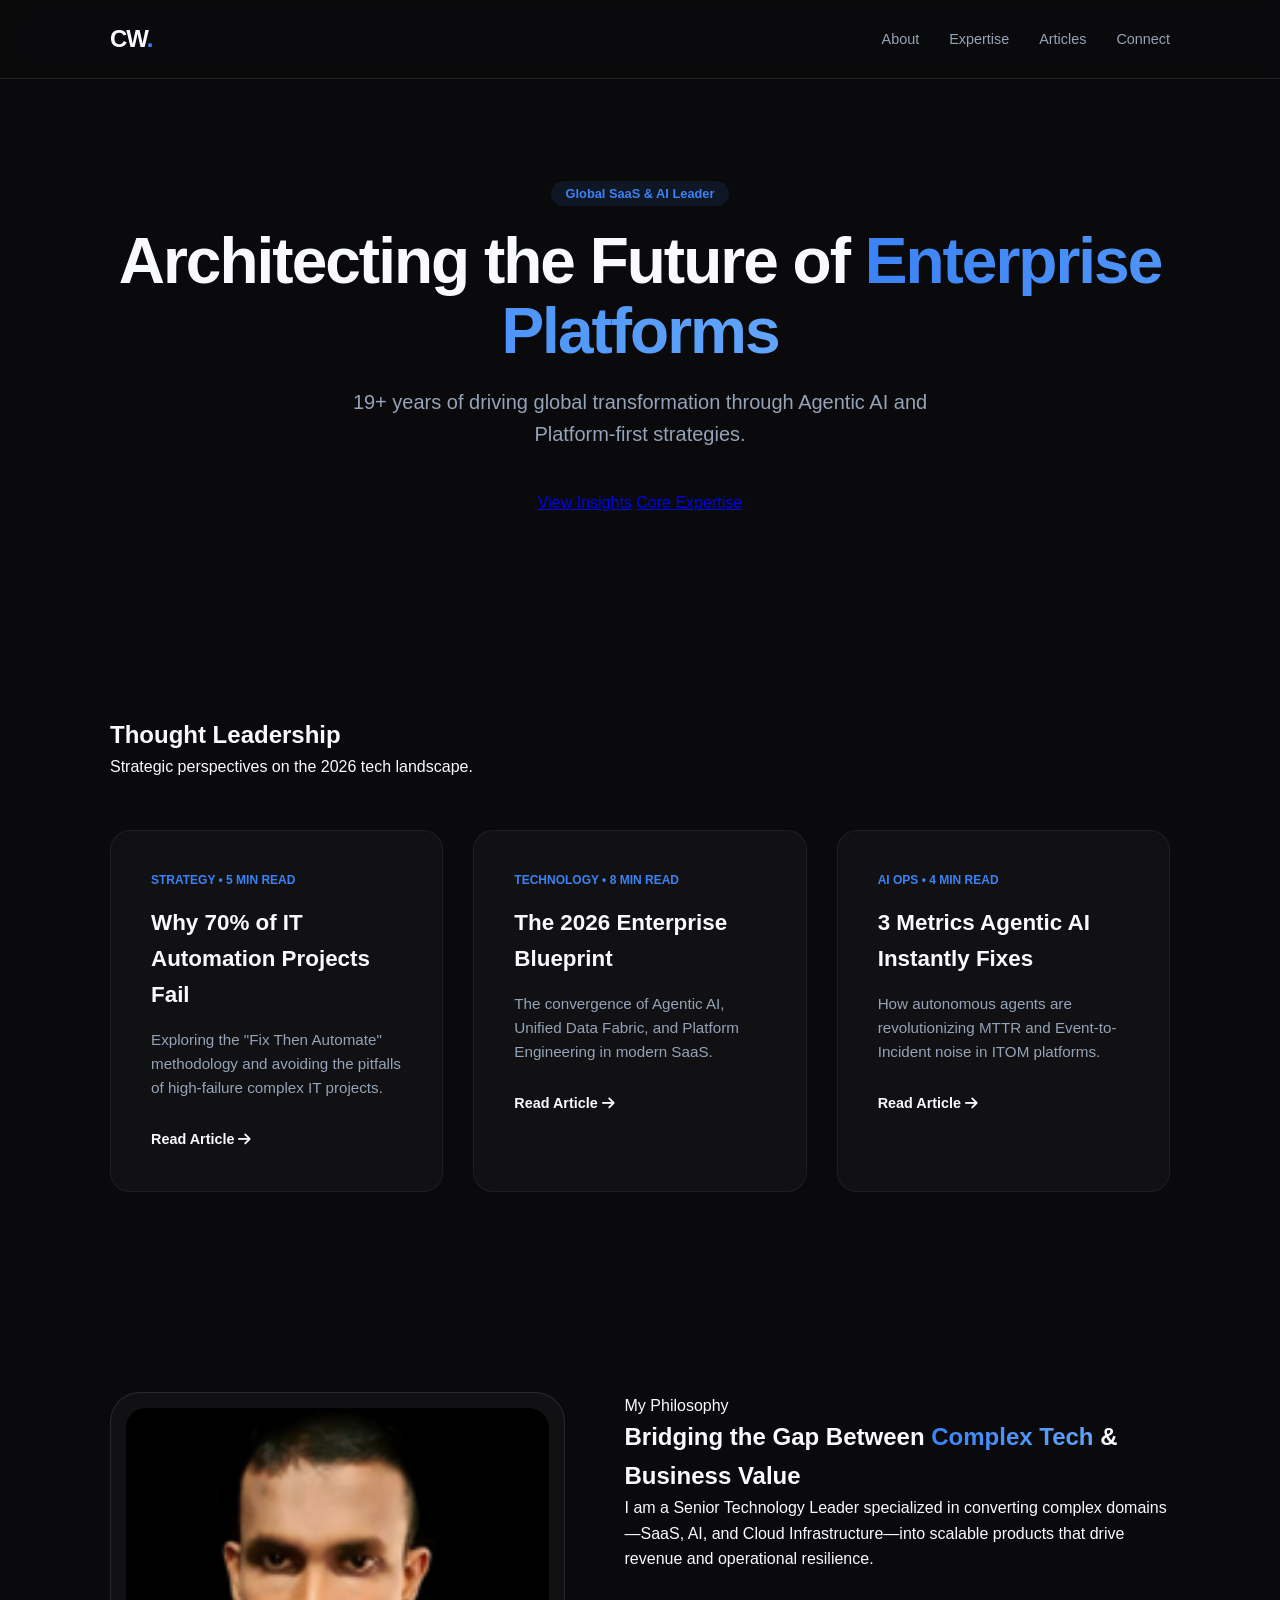
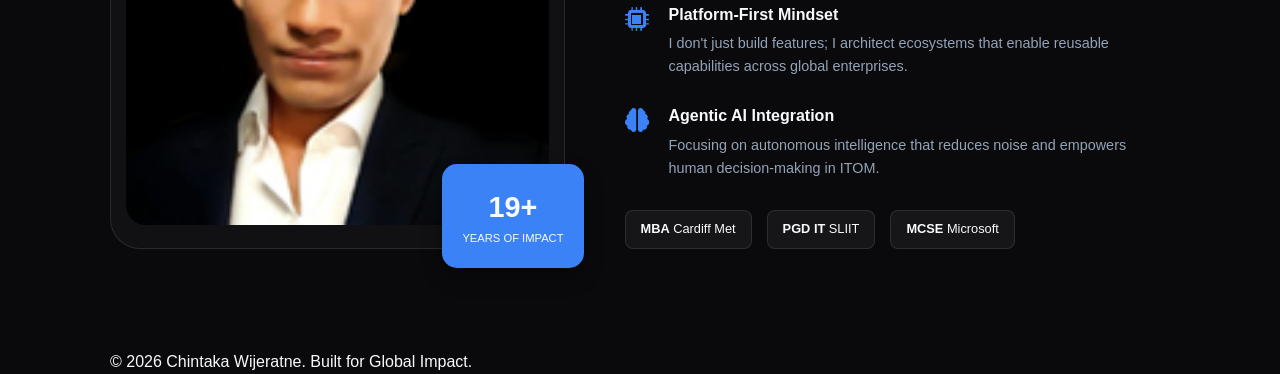
==== index.html @ c384c2ce "Add files via upload" ====
<!DOCTYPE html>
<html lang="en">
<head>
    <meta charset="UTF-8">
    <meta name="viewport" content="width=device-width, initial-scale=1.0">
    <title>Chintaka Wijeratne | Executive Product Leader</title>
    <link rel="stylesheet" href="style.css">
    <link rel="stylesheet" href="https://cdnjs.cloudflare.com/ajax/libs/font-awesome/6.0.0/css/all.min.css">
</head>
<body>

    <nav class="navbar">
        <div class="container">
            <div class="logo">CW<span>.</span></div>
            <ul class="nav-links">
                <li><a href="#about">About</a></li>
                <li><a href="#experience">Expertise</a></li>
                <li><a href="#articles">Articles</a></li>
                <li><a href="#contact" class="nav-btn">Connect</a></li>
            </ul>
        </div>
    </nav>

    <header class="hero">
        <div class="container">
            <span class="badge">Global SaaS & AI Leader</span>
            <h1>Architecting the Future of <span class="gradient-text">Enterprise Platforms</span></h1>
            <p>19+ years of driving global transformation through Agentic AI and Platform-first strategies.</p>
            <div class="hero-btns">
                <a href="#articles" class="btn btn-primary">View Insights</a>
                <a href="#experience" class="btn btn-secondary">Core Expertise</a>
            </div>
        </div>
    </header>

    <section id="articles" class="articles">
        <div class="container">
            <div class="section-title">
                <h2>Thought Leadership</h2>
                <p>Strategic perspectives on the 2026 tech landscape.</p>
            </div>
            
            <div class="article-grid">
                <div class="article-card" onclick="location.href='#';">
                    <div class="article-meta">Strategy • 5 min read</div>
                    <h3>Why 70% of IT Automation Projects Fail</h3>
                    <p>Exploring the "Fix Then Automate" methodology and avoiding the pitfalls of high-failure complex IT projects.</p>
                    <span class="read-more">Read Article <i class="fas fa-arrow-right"></i></span>
                </div>

                <div class="article-card" onclick="location.href='#';">
                    <div class="article-meta">Technology • 8 min read</div>
                    <h3>The 2026 Enterprise Blueprint</h3>
                    <p>The convergence of Agentic AI, Unified Data Fabric, and Platform Engineering in modern SaaS.</p>
                    <span class="read-more">Read Article <i class="fas fa-arrow-right"></i></span>
                </div>

                <div class="article-card" onclick="location.href='#';">
                    <div class="article-meta">AI Ops • 4 min read</div>
                    <h3>3 Metrics Agentic AI Instantly Fixes</h3>
                    <p>How autonomous agents are revolutionizing MTTR and Event-to-Incident noise in ITOM platforms.</p>
                    <span class="read-more">Read Article <i class="fas fa-arrow-right"></i></span>
                </div>
            </div>
        </div>
    </section>

    

    <script src="script.js"></script>
<section id="about" class="about">
    <div class="container grid-2">
        <div class="about-image">
            <div class="image-glass">
                <img src="your-photo.jpg" alt="Chintaka Wijeratne">
                <div class="experience-badge">
                    <span>19+</span>
                    <p>Years of Impact</p>
                </div>
            </div>
        </div>
        
        <div class="about-text">
            <span class="category">My Philosophy</span>
            <h2>Bridging the Gap Between <span class="gradient-text">Complex Tech</span> & Business Value</h2>
            <p>
                I am a Senior Technology Leader specialized in converting complex domains—SaaS, AI, and Cloud Infrastructure—into scalable products that drive revenue and operational resilience.
            </p>
            
            <div class="philosophy-items">
                <div class="p-item">
                    <i class="fas fa-microchip"></i>
                    <div>
                        <h4>Platform-First Mindset</h4>
                        <p>I don't just build features; I architect ecosystems that enable reusable capabilities across global enterprises.</p>
                    </div>
                </div>
                <div class="p-item">
                    <i class="fas fa-brain"></i>
                    <div>
                        <h4>Agentic AI Integration</h4>
                        <p>Focusing on autonomous intelligence that reduces noise and empowers human decision-making in ITOM.</p>
                    </div>
                </div>
            </div>

            <div class="education-strip">
                <div class="edu-item"><strong>MBA</strong> Cardiff Met</div>
                <div class="edu-item"><strong>PGD IT</strong> SLIIT</div>
                <div class="edu-item"><strong>MCSE</strong> Microsoft</div>
            </div>
        </div>
    </div>
</section>
<footer>
        <div class="container">
            <p>&copy; 2026 Chintaka Wijeratne. Built for Global Impact.</p>
        </div>
    </footer>
</body>
</html>
---- style.css ----
:root {
    --bg: #0a0a0c;
    --card-bg: rgba(255, 255, 255, 0.03);
    --primary: #3b82f6;
    --accent: #60a5fa;
    --text: #f8fafc;
    --text-dim: #94a3b8;
}

* { margin: 0; padding: 0; box-sizing: border-box; }
body { background-color: var(--bg); color: var(--text); font-family: 'Inter', sans-serif; line-height: 1.6; }
.container { max-width: 1100px; margin: 0 auto; padding: 0 20px; }

/* Navigation */
.navbar { position: fixed; width: 100%; padding: 20px 0; backdrop-filter: blur(10px); z-index: 1000; border-bottom: 1px solid rgba(255,255,255,0.1); }
.navbar .container { display: flex; justify-content: space-between; align-items: center; }
.logo { font-size: 1.5rem; font-weight: 800; letter-spacing: -1px; }
.logo span { color: var(--primary); }
.nav-links { list-style: none; display: flex; gap: 30px; }
.nav-links a { text-decoration: none; color: var(--text-dim); font-size: 0.9rem; transition: 0.3s; }
.nav-links a:hover { color: var(--text); }

/* Hero */
.hero { padding: 180px 0 100px; text-align: center; }
.badge { background: rgba(59, 130, 246, 0.1); color: var(--primary); padding: 5px 15px; border-radius: 20px; font-size: 0.8rem; font-weight: 600; }
.hero h1 { font-size: 4rem; margin: 20px 0; letter-spacing: -2px; line-height: 1.1; }
.gradient-text { background: linear-gradient(90deg, #3b82f6, #60a5fa); -webkit-background-clip: text; -webkit-text-fill-color: transparent; }
.hero p { color: var(--text-dim); font-size: 1.25rem; max-width: 600px; margin: 0 auto 40px; }

/* Article Cards */
.articles { padding: 100px 0; }
.article-grid { display: grid; grid-template-columns: repeat(auto-fit, minmax(300px, 1fr)); gap: 30px; margin-top: 50px; }
.article-card { 
    background: var(--card-bg); 
    padding: 40px; 
    border-radius: 20px; 
    border: 1px solid rgba(255,255,255,0.05); 
    transition: 0.4s cubic-bezier(0.175, 0.885, 0.32, 1.275);
    cursor: pointer;
}
.article-card:hover { 
    background: rgba(255,255,255,0.06); 
    transform: translateY(-10px); 
    border-color: var(--primary); 
}
.grid-2 { display: grid; grid-template-columns: 1fr 1.2fr; gap: 60px; align-items: center; }

.about { padding: 100px 0; }

.image-glass {
    position: relative;
    padding: 15px;
    background: rgba(255, 255, 255, 0.03);
    border-radius: 30px;
    border: 1px solid rgba(255, 255, 255, 0.1);
}

.image-glass img {
    width: 100%;
    border-radius: 20px;
    filter: grayscale(20%);
    transition: 0.5s;
}

.image-glass:hover img { filter: grayscale(0%); }

.experience-badge {
    position: absolute;
    bottom: -20px;
    right: -20px;
    background: var(--primary);
    padding: 20px;
    border-radius: 15px;
    text-align: center;
    box-shadow: 0 10px 20px rgba(0,0,0,0.3);
}

.experience-badge span { font-size: 1.8rem; font-weight: 800; display: block; }
.experience-badge p { font-size: 0.7rem; text-transform: uppercase; margin: 0; }

.philosophy-items { margin: 30px 0; }
.p-item { display: flex; gap: 20px; margin-bottom: 25px; }
.p-item i { color: var(--primary); font-size: 1.5rem; margin-top: 5px; }
.p-item h4 { margin-bottom: 5px; color: var(--text); }
.p-item p { font-size: 0.9rem; color: var(--text-dim); }

.education-strip {
    display: flex;
    gap: 15px;
    flex-wrap: wrap;
    margin-top: 30px;
}

.edu-item {
    background: rgba(255,255,255,0.05);
    padding: 8px 15px;
    border-radius: 8px;
    font-size: 0.8rem;
    border: 1px solid rgba(255,255,255,0.1);
}
.article-meta { color: var(--primary); font-size: 0.75rem; font-weight: 700; text-transform: uppercase; margin-bottom: 15px; }
.article-card h3 { margin-bottom: 15px; font-size: 1.4rem; }
.article-card p { color: var(--text-dim); font-size: 0.95rem; margin-bottom: 25px; }
.read-more { font-weight: 600; font-size: 0.9rem; color: var(--text); }
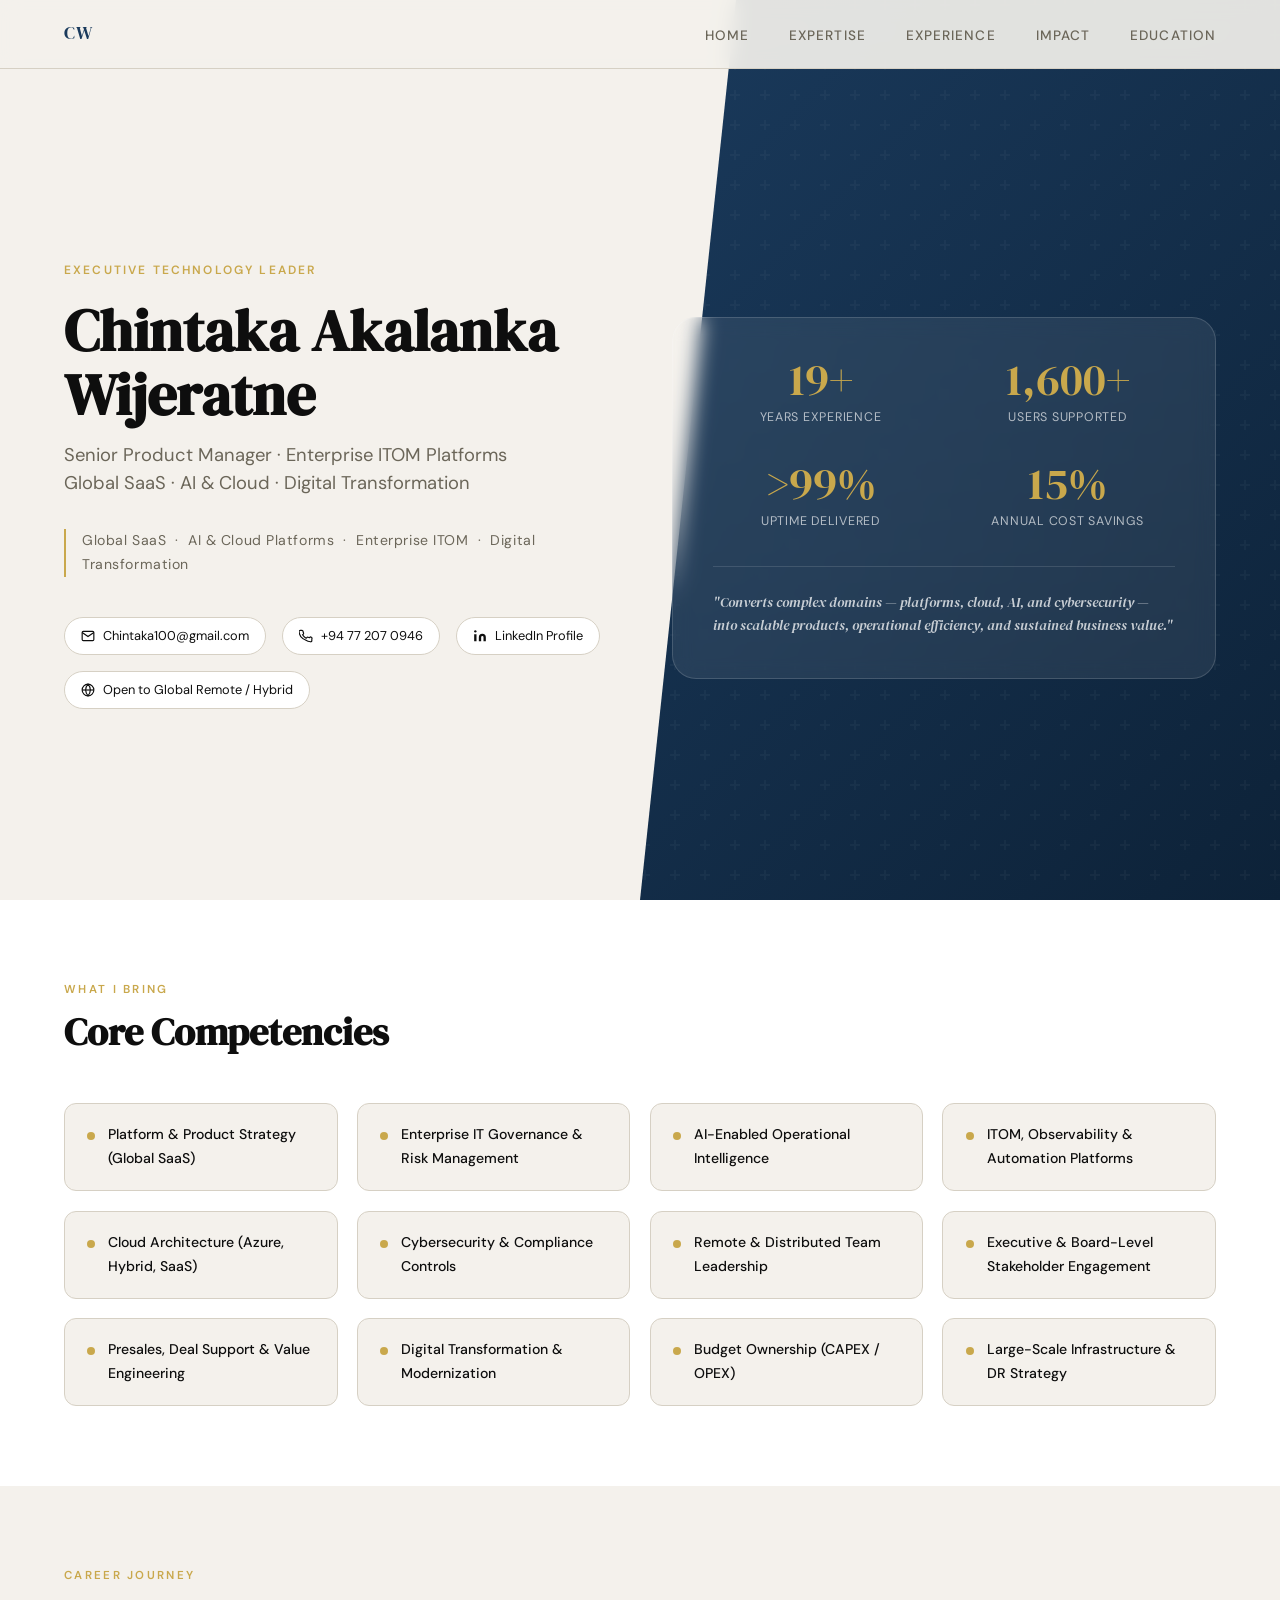
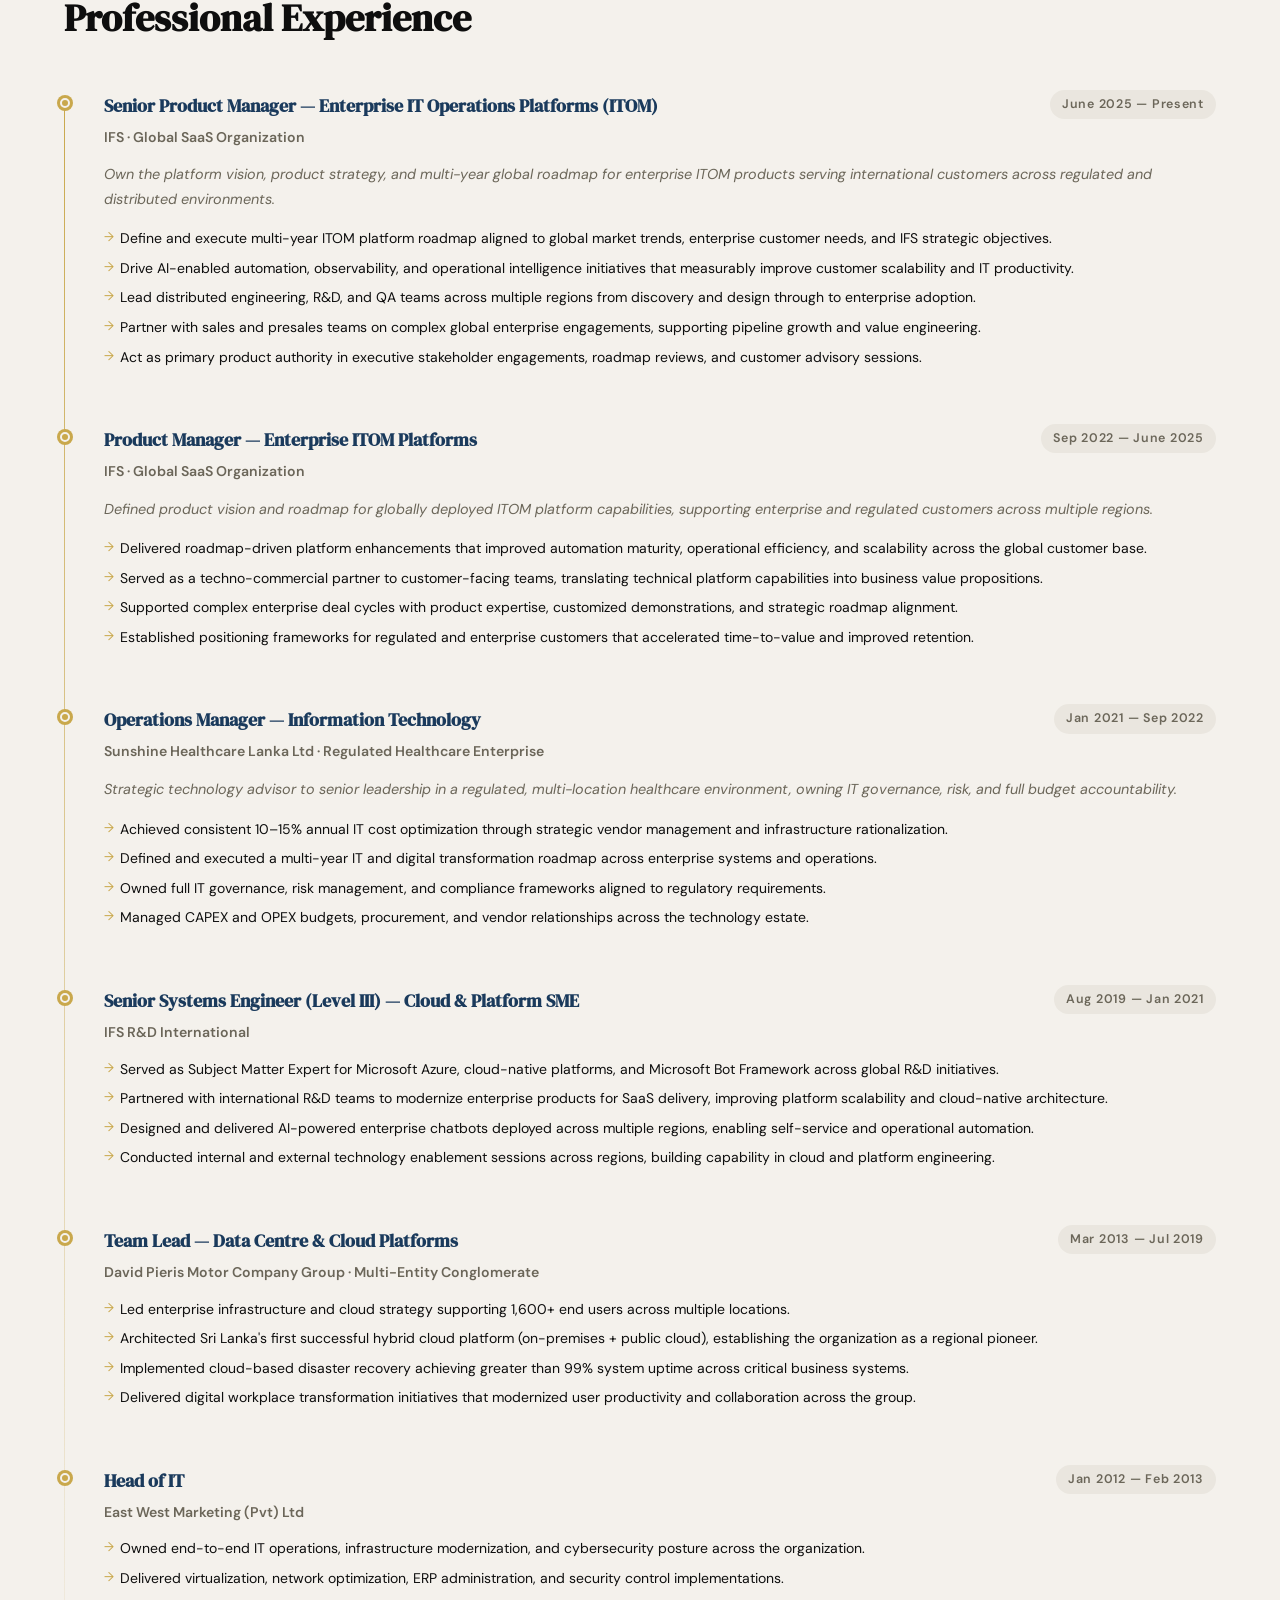
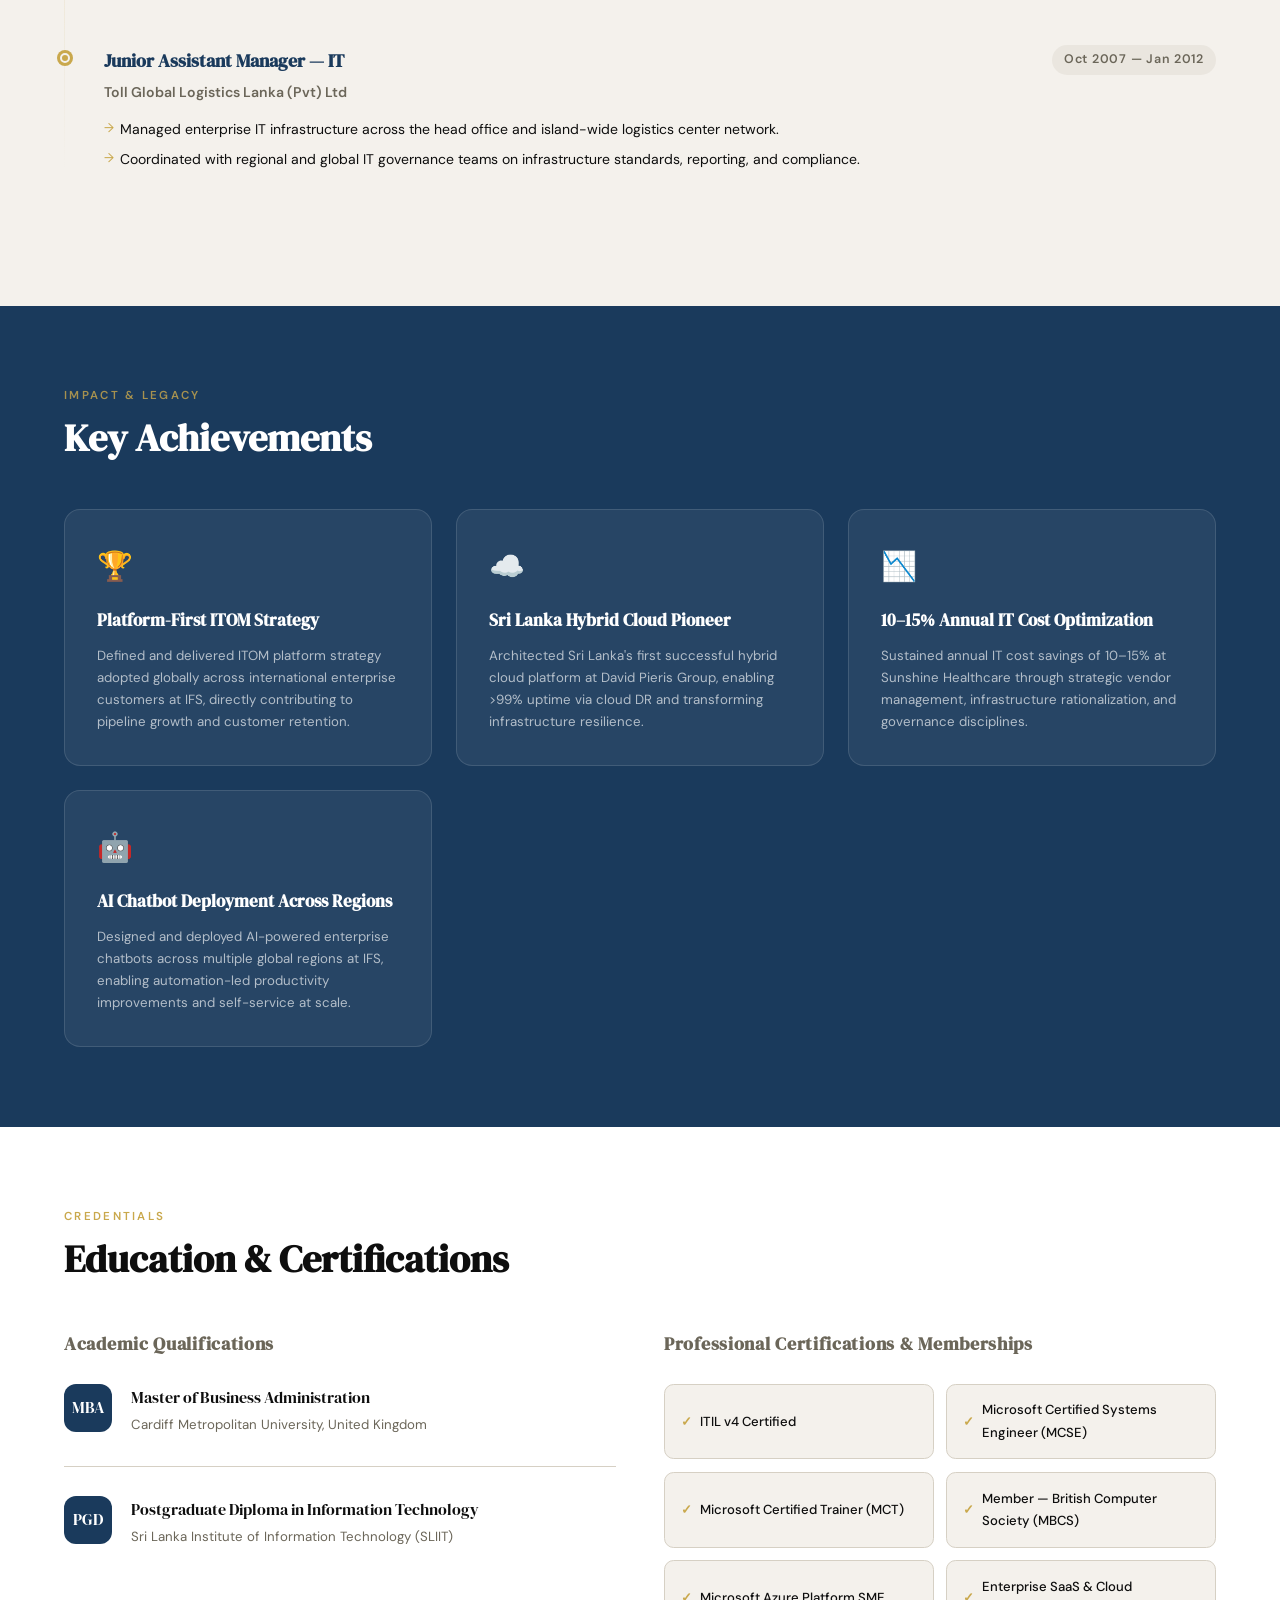
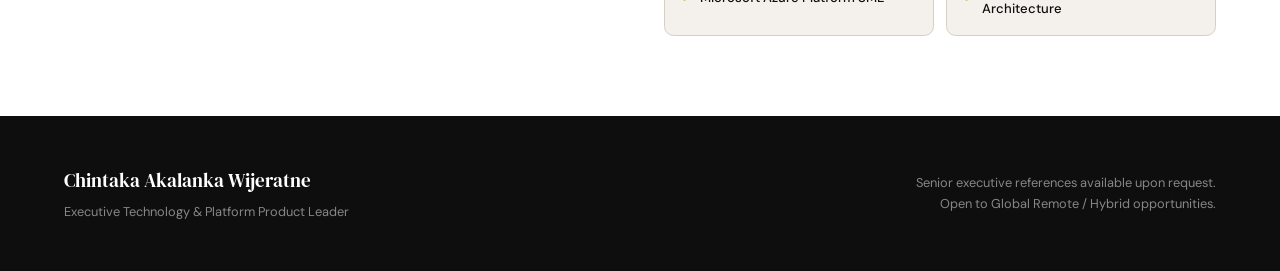
==== commit 1114e385: "Update index.html" ====
--- a/index.html
+++ b/index.html
@@ -1,121 +1,837 @@
 <!DOCTYPE html>
 <html lang="en">
 <head>
-    <meta charset="UTF-8">
-    <meta name="viewport" content="width=device-width, initial-scale=1.0">
-    <title>Chintaka Wijeratne | Executive Product Leader</title>
-    <link rel="stylesheet" href="style.css">
-    <link rel="stylesheet" href="https://cdnjs.cloudflare.com/ajax/libs/font-awesome/6.0.0/css/all.min.css">
+<meta charset="UTF-8">
+<meta name="viewport" content="width=device-width, initial-scale=1.0">
+<title>Chintaka Akalanka Wijeratne — Executive Technology Leader</title>
+<link href="https://fonts.googleapis.com/css2?family=DM+Serif+Display:ital@0;1&family=DM+Sans:ital,wght@0,300;0,400;0,500;0,600;1,300&display=swap" rel="stylesheet">
+<style>
+  :root {
+    --ink: #0e0e0e;
+    --paper: #f4f1ec;
+    --accent: #1a3a5c;
+    --gold: #c9a84c;
+    --muted: #6b6659;
+    --border: #d6d0c4;
+    --card: #ffffff;
+    --hover: #eae6df;
+  }
+
+  *, *::before, *::after { box-sizing: border-box; margin: 0; padding: 0; }
+
+  html { scroll-behavior: smooth; }
+
+  body {
+    font-family: 'DM Sans', sans-serif;
+    background: var(--paper);
+    color: var(--ink);
+    font-size: 16px;
+    line-height: 1.7;
+    overflow-x: hidden;
+  }
+
+  /* ---- NAV ---- */
+  nav {
+    position: fixed;
+    top: 0; left: 0; right: 0;
+    z-index: 100;
+    display: flex;
+    justify-content: space-between;
+    align-items: center;
+    padding: 1.2rem 4rem;
+    background: rgba(244,241,236,0.92);
+    backdrop-filter: blur(10px);
+    border-bottom: 1px solid var(--border);
+    transition: box-shadow 0.3s;
+  }
+  nav.scrolled { box-shadow: 0 2px 20px rgba(0,0,0,0.08); }
+  .nav-logo {
+    font-family: 'DM Serif Display', serif;
+    font-size: 1.1rem;
+    color: var(--accent);
+    letter-spacing: 0.03em;
+  }
+  .nav-links {
+    display: flex;
+    gap: 2.5rem;
+    list-style: none;
+  }
+  .nav-links a {
+    text-decoration: none;
+    color: var(--muted);
+    font-size: 0.85rem;
+    font-weight: 500;
+    letter-spacing: 0.08em;
+    text-transform: uppercase;
+    transition: color 0.2s;
+  }
+  .nav-links a:hover { color: var(--accent); }
+
+  /* ---- HERO ---- */
+  #hero {
+    min-height: 100vh;
+    display: grid;
+    grid-template-columns: 1fr 1fr;
+    align-items: center;
+    padding: 0 4rem;
+    padding-top: 6rem;
+    gap: 4rem;
+    position: relative;
+    overflow: hidden;
+  }
+  .hero-bg {
+    position: absolute;
+    top: 0; right: 0;
+    width: 50%;
+    height: 100%;
+    background: linear-gradient(135deg, var(--accent) 0%, #0d2238 100%);
+    clip-path: polygon(15% 0%, 100% 0%, 100% 100%, 0% 100%);
+    z-index: 0;
+  }
+  .hero-bg::before {
+    content: '';
+    position: absolute;
+    inset: 0;
+    background: url("data:image/svg+xml,%3Csvg width='60' height='60' viewBox='0 0 60 60' xmlns='http://www.w3.org/2000/svg'%3E%3Cg fill='none' fill-rule='evenodd'%3E%3Cg fill='%23ffffff' fill-opacity='0.03'%3E%3Cpath d='M36 34v-4h-2v4h-4v2h4v4h2v-4h4v-2h-4zm0-30V0h-2v4h-4v2h4v4h2V6h4V4h-4zM6 34v-4H4v4H0v2h4v4h2v-4h4v-2H6zM6 4V0H4v4H0v2h4v4h2V6h4V4H6z'/%3E%3C/g%3E%3C/g%3E%3C/svg%3E");
+  }
+  .hero-left { position: relative; z-index: 1; }
+  .hero-right { position: relative; z-index: 1; }
+
+  .hero-eyebrow {
+    display: inline-block;
+    font-size: 0.75rem;
+    font-weight: 600;
+    letter-spacing: 0.18em;
+    text-transform: uppercase;
+    color: var(--gold);
+    margin-bottom: 1.2rem;
+  }
+  .hero-name {
+    font-family: 'DM Serif Display', serif;
+    font-size: clamp(2.6rem, 4.5vw, 3.8rem);
+    line-height: 1.1;
+    color: var(--ink);
+    margin-bottom: 1rem;
+  }
+  .hero-title {
+    font-size: 1.15rem;
+    color: var(--muted);
+    font-weight: 400;
+    margin-bottom: 2rem;
+    line-height: 1.5;
+  }
+  .hero-tagline {
+    font-size: 0.88rem;
+    color: var(--muted);
+    letter-spacing: 0.04em;
+    border-left: 2px solid var(--gold);
+    padding-left: 1rem;
+    margin-bottom: 2.5rem;
+  }
+  .hero-contacts {
+    display: flex;
+    flex-wrap: wrap;
+    gap: 1rem;
+    margin-bottom: 2rem;
+  }
+  .contact-pill {
+    display: flex;
+    align-items: center;
+    gap: 0.5rem;
+    background: white;
+    border: 1px solid var(--border);
+    border-radius: 2rem;
+    padding: 0.45rem 1rem;
+    font-size: 0.8rem;
+    color: var(--ink);
+    text-decoration: none;
+    transition: all 0.2s;
+  }
+  .contact-pill:hover {
+    background: var(--accent);
+    color: white;
+    border-color: var(--accent);
+    transform: translateY(-1px);
+  }
+
+  /* Stats card on the right */
+  .stats-card {
+    background: rgba(255,255,255,0.08);
+    border: 1px solid rgba(255,255,255,0.15);
+    border-radius: 1.5rem;
+    padding: 2.5rem;
+    color: white;
+    backdrop-filter: blur(10px);
+  }
+  .stats-grid {
+    display: grid;
+    grid-template-columns: 1fr 1fr;
+    gap: 2rem;
+    margin-bottom: 2rem;
+  }
+  .stat-item { text-align: center; }
+  .stat-number {
+    font-family: 'DM Serif Display', serif;
+    font-size: 2.8rem;
+    color: var(--gold);
+    line-height: 1;
+    display: block;
+  }
+  .stat-label {
+    font-size: 0.78rem;
+    color: rgba(255,255,255,0.65);
+    letter-spacing: 0.06em;
+    margin-top: 0.4rem;
+    text-transform: uppercase;
+  }
+  .stats-divider {
+    height: 1px;
+    background: rgba(255,255,255,0.12);
+    margin-bottom: 1.5rem;
+  }
+  .profile-summary {
+    font-size: 0.88rem;
+    color: rgba(255,255,255,0.75);
+    line-height: 1.7;
+    font-style: italic;
+    font-family: 'DM Serif Display', serif;
+  }
+
+  /* ---- SECTIONS ---- */
+  section {
+    padding: 5rem 4rem;
+  }
+  .section-label {
+    font-size: 0.72rem;
+    font-weight: 600;
+    letter-spacing: 0.2em;
+    text-transform: uppercase;
+    color: var(--gold);
+    margin-bottom: 0.6rem;
+  }
+  .section-title {
+    font-family: 'DM Serif Display', serif;
+    font-size: clamp(1.8rem, 3vw, 2.4rem);
+    color: var(--ink);
+    margin-bottom: 3rem;
+    line-height: 1.2;
+  }
+
+  /* ---- COMPETENCIES ---- */
+  #competencies { background: var(--card); }
+  .competencies-grid {
+    display: grid;
+    grid-template-columns: repeat(auto-fill, minmax(260px, 1fr));
+    gap: 1.2rem;
+  }
+  .competency-item {
+    display: flex;
+    align-items: flex-start;
+    gap: 0.8rem;
+    padding: 1.2rem 1.4rem;
+    background: var(--paper);
+    border-radius: 0.75rem;
+    border: 1px solid var(--border);
+    transition: all 0.2s;
+    opacity: 0;
+    transform: translateY(20px);
+  }
+  .competency-item.visible {
+    animation: fadeUp 0.5s ease forwards;
+  }
+  .comp-dot {
+    width: 8px;
+    height: 8px;
+    border-radius: 50%;
+    background: var(--gold);
+    flex-shrink: 0;
+    margin-top: 0.55rem;
+  }
+  .competency-item span {
+    font-size: 0.88rem;
+    font-weight: 500;
+    color: var(--ink);
+  }
+
+  /* ---- EXPERIENCE ---- */
+  #experience { background: var(--paper); }
+  .timeline {
+    position: relative;
+    padding-left: 2.5rem;
+  }
+  .timeline::before {
+    content: '';
+    position: absolute;
+    left: 0;
+    top: 0.6rem;
+    bottom: 0;
+    width: 1px;
+    background: linear-gradient(to bottom, var(--gold), transparent);
+  }
+  .timeline-item {
+    position: relative;
+    margin-bottom: 3.5rem;
+    opacity: 0;
+    transform: translateX(-20px);
+  }
+  .timeline-item.visible {
+    animation: fadeRight 0.6s ease forwards;
+  }
+  .timeline-dot {
+    position: absolute;
+    left: -2.75rem;
+    top: 0.5rem;
+    width: 10px;
+    height: 10px;
+    border-radius: 50%;
+    background: var(--gold);
+    border: 2px solid var(--paper);
+    box-shadow: 0 0 0 3px var(--gold);
+  }
+  .timeline-header {
+    display: flex;
+    justify-content: space-between;
+    align-items: flex-start;
+    flex-wrap: wrap;
+    gap: 0.5rem;
+    margin-bottom: 0.3rem;
+  }
+  .job-title {
+    font-family: 'DM Serif Display', serif;
+    font-size: 1.15rem;
+    color: var(--accent);
+  }
+  .job-period {
+    font-size: 0.78rem;
+    font-weight: 600;
+    letter-spacing: 0.06em;
+    color: var(--muted);
+    background: var(--hover);
+    padding: 0.25rem 0.75rem;
+    border-radius: 1rem;
+    white-space: nowrap;
+  }
+  .job-company {
+    font-size: 0.88rem;
+    font-weight: 600;
+    color: var(--muted);
+    margin-bottom: 0.8rem;
+  }
+  .job-summary {
+    font-size: 0.9rem;
+    color: var(--muted);
+    margin-bottom: 1rem;
+    font-style: italic;
+  }
+  .job-bullets {
+    list-style: none;
+    display: flex;
+    flex-direction: column;
+    gap: 0.45rem;
+  }
+  .job-bullets li {
+    font-size: 0.875rem;
+    color: var(--ink);
+    padding-left: 1rem;
+    position: relative;
+    line-height: 1.6;
+  }
+  .job-bullets li::before {
+    content: '→';
+    position: absolute;
+    left: 0;
+    color: var(--gold);
+    font-size: 0.8rem;
+  }
+
+  /* ---- ACHIEVEMENTS ---- */
+  #achievements { background: var(--accent); }
+  #achievements .section-title { color: white; }
+  #achievements .section-label { color: rgba(201, 168, 76, 0.8); }
+  .achievements-grid {
+    display: grid;
+    grid-template-columns: repeat(auto-fill, minmax(280px, 1fr));
+    gap: 1.5rem;
+  }
+  .achievement-card {
+    background: rgba(255,255,255,0.06);
+    border: 1px solid rgba(255,255,255,0.12);
+    border-radius: 1rem;
+    padding: 2rem;
+    transition: all 0.3s;
+    opacity: 0;
+    transform: translateY(20px);
+    cursor: default;
+  }
+  .achievement-card.visible {
+    animation: fadeUp 0.6s ease forwards;
+  }
+  .achievement-card:hover {
+    background: rgba(255,255,255,0.1);
+    transform: translateY(-4px);
+    border-color: var(--gold);
+  }
+  .achievement-icon {
+    font-size: 1.8rem;
+    margin-bottom: 1rem;
+  }
+  .achievement-title {
+    font-family: 'DM Serif Display', serif;
+    font-size: 1.05rem;
+    color: white;
+    margin-bottom: 0.6rem;
+  }
+  .achievement-desc {
+    font-size: 0.83rem;
+    color: rgba(255,255,255,0.65);
+    line-height: 1.65;
+  }
+
+  /* ---- EDUCATION & CERTS ---- */
+  #education { background: var(--card); }
+  .edu-certs-grid {
+    display: grid;
+    grid-template-columns: 1fr 1fr;
+    gap: 3rem;
+  }
+  .edu-item {
+    display: flex;
+    gap: 1.2rem;
+    margin-bottom: 1.8rem;
+    padding-bottom: 1.8rem;
+    border-bottom: 1px solid var(--border);
+  }
+  .edu-item:last-child { border-bottom: none; margin-bottom: 0; }
+  .edu-badge {
+    width: 48px;
+    height: 48px;
+    border-radius: 12px;
+    background: var(--accent);
+    color: white;
+    display: flex;
+    align-items: center;
+    justify-content: center;
+    font-family: 'DM Serif Display', serif;
+    font-size: 1rem;
+    flex-shrink: 0;
+  }
+  .edu-degree {
+    font-family: 'DM Serif Display', serif;
+    font-size: 1rem;
+    color: var(--ink);
+    margin-bottom: 0.2rem;
+  }
+  .edu-school {
+    font-size: 0.83rem;
+    color: var(--muted);
+  }
+  .cert-grid {
+    display: grid;
+    grid-template-columns: 1fr 1fr;
+    gap: 0.8rem;
+  }
+  .cert-item {
+    padding: 0.9rem 1rem;
+    background: var(--paper);
+    border-radius: 0.6rem;
+    border: 1px solid var(--border);
+    font-size: 0.82rem;
+    font-weight: 500;
+    color: var(--ink);
+    display: flex;
+    align-items: center;
+    gap: 0.5rem;
+  }
+  .cert-item::before {
+    content: '✓';
+    color: var(--gold);
+    font-weight: 700;
+  }
+
+  /* ---- FOOTER ---- */
+  footer {
+    background: var(--ink);
+    color: rgba(255,255,255,0.5);
+    padding: 3rem 4rem;
+    display: flex;
+    justify-content: space-between;
+    align-items: center;
+    flex-wrap: wrap;
+    gap: 1rem;
+  }
+  .footer-name {
+    font-family: 'DM Serif Display', serif;
+    color: white;
+    font-size: 1.2rem;
+  }
+  .footer-note { font-size: 0.8rem; }
+
+  /* ---- ANIMATIONS ---- */
+  @keyframes fadeUp {
+    to { opacity: 1; transform: translateY(0); }
+  }
+  @keyframes fadeRight {
+    to { opacity: 1; transform: translateX(0); }
+  }
+  @keyframes heroIn {
+    from { opacity: 0; transform: translateY(30px); }
+    to { opacity: 1; transform: translateY(0); }
+  }
+  .hero-left > * {
+    opacity: 0;
+    animation: heroIn 0.7s ease forwards;
+  }
+  .hero-left .hero-eyebrow { animation-delay: 0.1s; }
+  .hero-left .hero-name { animation-delay: 0.25s; }
+  .hero-left .hero-title { animation-delay: 0.38s; }
+  .hero-left .hero-tagline { animation-delay: 0.5s; }
+  .hero-left .hero-contacts { animation-delay: 0.62s; }
+  .stats-card {
+    opacity: 0;
+    animation: heroIn 0.8s ease 0.5s forwards;
+  }
+
+  /* ---- RESPONSIVE ---- */
+  @media (max-width: 900px) {
+    nav { padding: 1rem 2rem; }
+    .nav-links { gap: 1.5rem; }
+    #hero { grid-template-columns: 1fr; padding: 2rem; padding-top: 6rem; gap: 3rem; }
+    .hero-bg { display: none; }
+    .stats-card { background: var(--accent); }
+    section { padding: 3.5rem 2rem; }
+    .edu-certs-grid { grid-template-columns: 1fr; }
+    footer { padding: 2rem; flex-direction: column; text-align: center; }
+  }
+  @media (max-width: 600px) {
+    .nav-links { display: none; }
+    .hero-name { font-size: 2.2rem; }
+    .cert-grid { grid-template-columns: 1fr; }
+  }
+</style>
 </head>
 <body>
 
-    <nav class="navbar">
-        <div class="container">
-            <div class="logo">CW<span>.</span></div>
-            <ul class="nav-links">
-                <li><a href="#about">About</a></li>
-                <li><a href="#experience">Expertise</a></li>
-                <li><a href="#articles">Articles</a></li>
-                <li><a href="#contact" class="nav-btn">Connect</a></li>
-            </ul>
+<!-- NAV -->
+<nav id="navbar">
+  <span class="nav-logo">CW</span>
+  <ul class="nav-links">
+    <li><a href="#hero">Home</a></li>
+    <li><a href="#competencies">Expertise</a></li>
+    <li><a href="#experience">Experience</a></li>
+    <li><a href="#achievements">Impact</a></li>
+    <li><a href="#education">Education</a></li>
+  </ul>
+</nav>
+
+<!-- HERO -->
+<section id="hero">
+  <div class="hero-bg"></div>
+
+  <div class="hero-left">
+    <span class="hero-eyebrow">Executive Technology Leader</span>
+    <h1 class="hero-name">Chintaka Akalanka<br>Wijeratne</h1>
+    <p class="hero-title">Senior Product Manager · Enterprise ITOM Platforms<br>Global SaaS · AI & Cloud · Digital Transformation</p>
+    <p class="hero-tagline">Global SaaS &nbsp;·&nbsp; AI &amp; Cloud Platforms &nbsp;·&nbsp; Enterprise ITOM &nbsp;·&nbsp; Digital Transformation</p>
+    <div class="hero-contacts">
+      <a href="mailto:Chintaka100@gmail.com" class="contact-pill">
+        <svg width="14" height="14" fill="none" stroke="currentColor" stroke-width="2" viewBox="0 0 24 24"><path d="M4 4h16c1.1 0 2 .9 2 2v12c0 1.1-.9 2-2 2H4c-1.1 0-2-.9-2-2V6c0-1.1.9-2 2-2z"/><polyline points="22,6 12,13 2,6"/></svg>
+        Chintaka100@gmail.com
+      </a>
+      <a href="tel:+94772070946" class="contact-pill">
+        <svg width="14" height="14" fill="none" stroke="currentColor" stroke-width="2" viewBox="0 0 24 24"><path d="M22 16.92v3a2 2 0 01-2.18 2 19.79 19.79 0 01-8.63-3.07A19.5 19.5 0 013.07 13.1a19.79 19.79 0 01-3.07-8.67A2 2 0 012 2.36h3a2 2 0 012 1.72 12.84 12.84 0 00.7 2.81 2 2 0 01-.45 2.11L6.09 9.91a16 16 0 006 6l1.27-1.27a2 2 0 012.11-.45 12.84 12.84 0 002.81.7A2 2 0 0122 16.92z"/></svg>
+        +94 77 207 0946
+      </a>
+      <a href="https://linkedin.com/in/chintaka-wijeratne" target="_blank" class="contact-pill">
+        <svg width="14" height="14" fill="currentColor" viewBox="0 0 24 24"><path d="M16 8a6 6 0 016 6v7h-4v-7a2 2 0 00-2-2 2 2 0 00-2 2v7h-4v-7a6 6 0 016-6zM2 9h4v12H2z"/><circle cx="4" cy="4" r="2"/></svg>
+        LinkedIn Profile
+      </a>
+      <span class="contact-pill">
+        <svg width="14" height="14" fill="none" stroke="currentColor" stroke-width="2" viewBox="0 0 24 24"><circle cx="12" cy="12" r="10"/><line x1="2" y1="12" x2="22" y2="12"/><path d="M12 2a15.3 15.3 0 014 10 15.3 15.3 0 01-4 10 15.3 15.3 0 01-4-10 15.3 15.3 0 014-10z"/></svg>
+        Open to Global Remote / Hybrid
+      </span>
+    </div>
+  </div>
+
+  <div class="hero-right">
+    <div class="stats-card">
+      <div class="stats-grid">
+        <div class="stat-item">
+          <span class="stat-number">19+</span>
+          <span class="stat-label">Years Experience</span>
         </div>
-    </nav>
-
-    <header class="hero">
-        <div class="container">
-            <span class="badge">Global SaaS & AI Leader</span>
-            <h1>Architecting the Future of <span class="gradient-text">Enterprise Platforms</span></h1>
-            <p>19+ years of driving global transformation through Agentic AI and Platform-first strategies.</p>
-            <div class="hero-btns">
-                <a href="#articles" class="btn btn-primary">View Insights</a>
-                <a href="#experience" class="btn btn-secondary">Core Expertise</a>
-            </div>
+        <div class="stat-item">
+          <span class="stat-number">1,600+</span>
+          <span class="stat-label">Users Supported</span>
         </div>
-    </header>
-
-    <section id="articles" class="articles">
-        <div class="container">
-            <div class="section-title">
-                <h2>Thought Leadership</h2>
-                <p>Strategic perspectives on the 2026 tech landscape.</p>
-            </div>
-            
-            <div class="article-grid">
-                <div class="article-card" onclick="location.href='#';">
-                    <div class="article-meta">Strategy • 5 min read</div>
-                    <h3>Why 70% of IT Automation Projects Fail</h3>
-                    <p>Exploring the "Fix Then Automate" methodology and avoiding the pitfalls of high-failure complex IT projects.</p>
-                    <span class="read-more">Read Article <i class="fas fa-arrow-right"></i></span>
-                </div>
-
-                <div class="article-card" onclick="location.href='#';">
-                    <div class="article-meta">Technology • 8 min read</div>
-                    <h3>The 2026 Enterprise Blueprint</h3>
-                    <p>The convergence of Agentic AI, Unified Data Fabric, and Platform Engineering in modern SaaS.</p>
-                    <span class="read-more">Read Article <i class="fas fa-arrow-right"></i></span>
-                </div>
-
-                <div class="article-card" onclick="location.href='#';">
-                    <div class="article-meta">AI Ops • 4 min read</div>
-                    <h3>3 Metrics Agentic AI Instantly Fixes</h3>
-                    <p>How autonomous agents are revolutionizing MTTR and Event-to-Incident noise in ITOM platforms.</p>
-                    <span class="read-more">Read Article <i class="fas fa-arrow-right"></i></span>
-                </div>
-            </div>
+        <div class="stat-item">
+          <span class="stat-number">&gt;99%</span>
+          <span class="stat-label">Uptime Delivered</span>
         </div>
-    </section>
-
-    
-
-    <script src="script.js"></script>
-<section id="about" class="about">
-    <div class="container grid-2">
-        <div class="about-image">
-            <div class="image-glass">
-                <img src="your-photo.jpg" alt="Chintaka Wijeratne">
-                <div class="experience-badge">
-                    <span>19+</span>
-                    <p>Years of Impact</p>
-                </div>
-            </div>
+        <div class="stat-item">
+          <span class="stat-number">15%</span>
+          <span class="stat-label">Annual Cost Savings</span>
         </div>
-        
-        <div class="about-text">
-            <span class="category">My Philosophy</span>
-            <h2>Bridging the Gap Between <span class="gradient-text">Complex Tech</span> & Business Value</h2>
-            <p>
-                I am a Senior Technology Leader specialized in converting complex domains—SaaS, AI, and Cloud Infrastructure—into scalable products that drive revenue and operational resilience.
-            </p>
-            
-            <div class="philosophy-items">
-                <div class="p-item">
-                    <i class="fas fa-microchip"></i>
-                    <div>
-                        <h4>Platform-First Mindset</h4>
-                        <p>I don't just build features; I architect ecosystems that enable reusable capabilities across global enterprises.</p>
-                    </div>
-                </div>
-                <div class="p-item">
-                    <i class="fas fa-brain"></i>
-                    <div>
-                        <h4>Agentic AI Integration</h4>
-                        <p>Focusing on autonomous intelligence that reduces noise and empowers human decision-making in ITOM.</p>
-                    </div>
-                </div>
-            </div>
-
-            <div class="education-strip">
-                <div class="edu-item"><strong>MBA</strong> Cardiff Met</div>
-                <div class="edu-item"><strong>PGD IT</strong> SLIIT</div>
-                <div class="edu-item"><strong>MCSE</strong> Microsoft</div>
-            </div>
+      </div>
+      <div class="stats-divider"></div>
+      <p class="profile-summary">"Converts complex domains — platforms, cloud, AI, and cybersecurity — into scalable products, operational efficiency, and sustained business value."</p>
+    </div>
+  </div>
+</section>
+
+<!-- COMPETENCIES -->
+<section id="competencies">
+  <p class="section-label">What I Bring</p>
+  <h2 class="section-title">Core Competencies</h2>
+  <div class="competencies-grid" id="compGrid">
+    <div class="competency-item"><div class="comp-dot"></div><span>Platform &amp; Product Strategy (Global SaaS)</span></div>
+    <div class="competency-item"><div class="comp-dot"></div><span>Enterprise IT Governance &amp; Risk Management</span></div>
+    <div class="competency-item"><div class="comp-dot"></div><span>AI-Enabled Operational Intelligence</span></div>
+    <div class="competency-item"><div class="comp-dot"></div><span>ITOM, Observability &amp; Automation Platforms</span></div>
+    <div class="competency-item"><div class="comp-dot"></div><span>Cloud Architecture (Azure, Hybrid, SaaS)</span></div>
+    <div class="competency-item"><div class="comp-dot"></div><span>Cybersecurity &amp; Compliance Controls</span></div>
+    <div class="competency-item"><div class="comp-dot"></div><span>Remote &amp; Distributed Team Leadership</span></div>
+    <div class="competency-item"><div class="comp-dot"></div><span>Executive &amp; Board-Level Stakeholder Engagement</span></div>
+    <div class="competency-item"><div class="comp-dot"></div><span>Presales, Deal Support &amp; Value Engineering</span></div>
+    <div class="competency-item"><div class="comp-dot"></div><span>Digital Transformation &amp; Modernization</span></div>
+    <div class="competency-item"><div class="comp-dot"></div><span>Budget Ownership (CAPEX / OPEX)</span></div>
+    <div class="competency-item"><div class="comp-dot"></div><span>Large-Scale Infrastructure &amp; DR Strategy</span></div>
+  </div>
+</section>
+
+<!-- EXPERIENCE -->
+<section id="experience">
+  <p class="section-label">Career Journey</p>
+  <h2 class="section-title">Professional Experience</h2>
+  <div class="timeline" id="timeline">
+
+    <div class="timeline-item">
+      <div class="timeline-dot"></div>
+      <div class="timeline-header">
+        <h3 class="job-title">Senior Product Manager — Enterprise IT Operations Platforms (ITOM)</h3>
+        <span class="job-period">June 2025 — Present</span>
+      </div>
+      <div class="job-company">IFS · Global SaaS Organization</div>
+      <p class="job-summary">Own the platform vision, product strategy, and multi-year global roadmap for enterprise ITOM products serving international customers across regulated and distributed environments.</p>
+      <ul class="job-bullets">
+        <li>Define and execute multi-year ITOM platform roadmap aligned to global market trends, enterprise customer needs, and IFS strategic objectives.</li>
+        <li>Drive AI-enabled automation, observability, and operational intelligence initiatives that measurably improve customer scalability and IT productivity.</li>
+        <li>Lead distributed engineering, R&amp;D, and QA teams across multiple regions from discovery and design through to enterprise adoption.</li>
+        <li>Partner with sales and presales teams on complex global enterprise engagements, supporting pipeline growth and value engineering.</li>
+        <li>Act as primary product authority in executive stakeholder engagements, roadmap reviews, and customer advisory sessions.</li>
+      </ul>
+    </div>
+
+    <div class="timeline-item">
+      <div class="timeline-dot"></div>
+      <div class="timeline-header">
+        <h3 class="job-title">Product Manager — Enterprise ITOM Platforms</h3>
+        <span class="job-period">Sep 2022 — June 2025</span>
+      </div>
+      <div class="job-company">IFS · Global SaaS Organization</div>
+      <p class="job-summary">Defined product vision and roadmap for globally deployed ITOM platform capabilities, supporting enterprise and regulated customers across multiple regions.</p>
+      <ul class="job-bullets">
+        <li>Delivered roadmap-driven platform enhancements that improved automation maturity, operational efficiency, and scalability across the global customer base.</li>
+        <li>Served as a techno-commercial partner to customer-facing teams, translating technical platform capabilities into business value propositions.</li>
+        <li>Supported complex enterprise deal cycles with product expertise, customized demonstrations, and strategic roadmap alignment.</li>
+        <li>Established positioning frameworks for regulated and enterprise customers that accelerated time-to-value and improved retention.</li>
+      </ul>
+    </div>
+
+    <div class="timeline-item">
+      <div class="timeline-dot"></div>
+      <div class="timeline-header">
+        <h3 class="job-title">Operations Manager — Information Technology</h3>
+        <span class="job-period">Jan 2021 — Sep 2022</span>
+      </div>
+      <div class="job-company">Sunshine Healthcare Lanka Ltd · Regulated Healthcare Enterprise</div>
+      <p class="job-summary">Strategic technology advisor to senior leadership in a regulated, multi-location healthcare environment, owning IT governance, risk, and full budget accountability.</p>
+      <ul class="job-bullets">
+        <li>Achieved consistent 10–15% annual IT cost optimization through strategic vendor management and infrastructure rationalization.</li>
+        <li>Defined and executed a multi-year IT and digital transformation roadmap across enterprise systems and operations.</li>
+        <li>Owned full IT governance, risk management, and compliance frameworks aligned to regulatory requirements.</li>
+        <li>Managed CAPEX and OPEX budgets, procurement, and vendor relationships across the technology estate.</li>
+      </ul>
+    </div>
+
+    <div class="timeline-item">
+      <div class="timeline-dot"></div>
+      <div class="timeline-header">
+        <h3 class="job-title">Senior Systems Engineer (Level III) — Cloud &amp; Platform SME</h3>
+        <span class="job-period">Aug 2019 — Jan 2021</span>
+      </div>
+      <div class="job-company">IFS R&amp;D International</div>
+      <ul class="job-bullets">
+        <li>Served as Subject Matter Expert for Microsoft Azure, cloud-native platforms, and Microsoft Bot Framework across global R&amp;D initiatives.</li>
+        <li>Partnered with international R&amp;D teams to modernize enterprise products for SaaS delivery, improving platform scalability and cloud-native architecture.</li>
+        <li>Designed and delivered AI-powered enterprise chatbots deployed across multiple regions, enabling self-service and operational automation.</li>
+        <li>Conducted internal and external technology enablement sessions across regions, building capability in cloud and platform engineering.</li>
+      </ul>
+    </div>
+
+    <div class="timeline-item">
+      <div class="timeline-dot"></div>
+      <div class="timeline-header">
+        <h3 class="job-title">Team Lead — Data Centre &amp; Cloud Platforms</h3>
+        <span class="job-period">Mar 2013 — Jul 2019</span>
+      </div>
+      <div class="job-company">David Pieris Motor Company Group · Multi-Entity Conglomerate</div>
+      <ul class="job-bullets">
+        <li>Led enterprise infrastructure and cloud strategy supporting 1,600+ end users across multiple locations.</li>
+        <li>Architected Sri Lanka's first successful hybrid cloud platform (on-premises + public cloud), establishing the organization as a regional pioneer.</li>
+        <li>Implemented cloud-based disaster recovery achieving greater than 99% system uptime across critical business systems.</li>
+        <li>Delivered digital workplace transformation initiatives that modernized user productivity and collaboration across the group.</li>
+      </ul>
+    </div>
+
+    <div class="timeline-item">
+      <div class="timeline-dot"></div>
+      <div class="timeline-header">
+        <h3 class="job-title">Head of IT</h3>
+        <span class="job-period">Jan 2012 — Feb 2013</span>
+      </div>
+      <div class="job-company">East West Marketing (Pvt) Ltd</div>
+      <ul class="job-bullets">
+        <li>Owned end-to-end IT operations, infrastructure modernization, and cybersecurity posture across the organization.</li>
+        <li>Delivered virtualization, network optimization, ERP administration, and security control implementations.</li>
+      </ul>
+    </div>
+
+    <div class="timeline-item">
+      <div class="timeline-dot"></div>
+      <div class="timeline-header">
+        <h3 class="job-title">Junior Assistant Manager — IT</h3>
+        <span class="job-period">Oct 2007 — Jan 2012</span>
+      </div>
+      <div class="job-company">Toll Global Logistics Lanka (Pvt) Ltd</div>
+      <ul class="job-bullets">
+        <li>Managed enterprise IT infrastructure across the head office and island-wide logistics center network.</li>
+        <li>Coordinated with regional and global IT governance teams on infrastructure standards, reporting, and compliance.</li>
+      </ul>
+    </div>
+
+  </div>
+</section>
+
+<!-- ACHIEVEMENTS -->
+<section id="achievements">
+  <p class="section-label">Impact &amp; Legacy</p>
+  <h2 class="section-title">Key Achievements</h2>
+  <div class="achievements-grid" id="achGrid">
+
+    <div class="achievement-card">
+      <div class="achievement-icon">🏆</div>
+      <h3 class="achievement-title">Platform-First ITOM Strategy</h3>
+      <p class="achievement-desc">Defined and delivered ITOM platform strategy adopted globally across international enterprise customers at IFS, directly contributing to pipeline growth and customer retention.</p>
+    </div>
+
+    <div class="achievement-card">
+      <div class="achievement-icon">☁️</div>
+      <h3 class="achievement-title">Sri Lanka Hybrid Cloud Pioneer</h3>
+      <p class="achievement-desc">Architected Sri Lanka's first successful hybrid cloud platform at David Pieris Group, enabling &gt;99% uptime via cloud DR and transforming infrastructure resilience.</p>
+    </div>
+
+    <div class="achievement-card">
+      <div class="achievement-icon">📉</div>
+      <h3 class="achievement-title">10–15% Annual IT Cost Optimization</h3>
+      <p class="achievement-desc">Sustained annual IT cost savings of 10–15% at Sunshine Healthcare through strategic vendor management, infrastructure rationalization, and governance disciplines.</p>
+    </div>
+
+    <div class="achievement-card">
+      <div class="achievement-icon">🤖</div>
+      <h3 class="achievement-title">AI Chatbot Deployment Across Regions</h3>
+      <p class="achievement-desc">Designed and deployed AI-powered enterprise chatbots across multiple global regions at IFS, enabling automation-led productivity improvements and self-service at scale.</p>
+    </div>
+
+  </div>
+</section>
+
+<!-- EDUCATION -->
+<section id="education">
+  <p class="section-label">Credentials</p>
+  <h2 class="section-title">Education &amp; Certifications</h2>
+  <div class="edu-certs-grid">
+
+    <div>
+      <h3 style="font-family:'DM Serif Display',serif;font-size:1.1rem;color:var(--muted);margin-bottom:1.5rem;letter-spacing:0.04em;">Academic Qualifications</h3>
+      <div class="edu-item">
+        <div class="edu-badge">MBA</div>
+        <div>
+          <div class="edu-degree">Master of Business Administration</div>
+          <div class="edu-school">Cardiff Metropolitan University, United Kingdom</div>
         </div>
-    </div>
+      </div>
+      <div class="edu-item">
+        <div class="edu-badge">PGD</div>
+        <div>
+          <div class="edu-degree">Postgraduate Diploma in Information Technology</div>
+          <div class="edu-school">Sri Lanka Institute of Information Technology (SLIIT)</div>
+        </div>
+      </div>
+    </div>
+
+    <div>
+      <h3 style="font-family:'DM Serif Display',serif;font-size:1.1rem;color:var(--muted);margin-bottom:1.5rem;letter-spacing:0.04em;">Professional Certifications &amp; Memberships</h3>
+      <div class="cert-grid">
+        <div class="cert-item">ITIL v4 Certified</div>
+        <div class="cert-item">Microsoft Certified Systems Engineer (MCSE)</div>
+        <div class="cert-item">Microsoft Certified Trainer (MCT)</div>
+        <div class="cert-item">Member — British Computer Society (MBCS)</div>
+        <div class="cert-item">Microsoft Azure Platform SME</div>
+        <div class="cert-item">Enterprise SaaS &amp; Cloud Architecture</div>
+      </div>
+    </div>
+
+  </div>
 </section>
+
+<!-- FOOTER -->
 <footer>
-        <div class="container">
-            <p>&copy; 2026 Chintaka Wijeratne. Built for Global Impact.</p>
-        </div>
-    </footer>
+  <div>
+    <div class="footer-name">Chintaka Akalanka Wijeratne</div>
+    <div class="footer-note" style="margin-top:0.3rem;">Executive Technology &amp; Platform Product Leader</div>
+  </div>
+  <div class="footer-note" style="text-align:right;">
+    Senior executive references available upon request.<br>
+    Open to Global Remote / Hybrid opportunities.
+  </div>
+</footer>
+
+<script>
+  // Navbar scroll effect
+  const navbar = document.getElementById('navbar');
+  window.addEventListener('scroll', () => {
+    navbar.classList.toggle('scrolled', window.scrollY > 30);
+  });
+
+  // Intersection Observer for scroll animations
+  const observer = new IntersectionObserver((entries) => {
+    entries.forEach((entry, i) => {
+      if (entry.isIntersecting) {
+        setTimeout(() => {
+          entry.target.classList.add('visible');
+        }, entry.target.dataset.delay || 0);
+        observer.unobserve(entry.target);
+      }
+    });
+  }, { threshold: 0.1 });
+
+  // Stagger competency items
+  document.querySelectorAll('.competency-item').forEach((el, i) => {
+    el.dataset.delay = i * 60;
+    observer.observe(el);
+  });
+
+  // Stagger timeline items
+  document.querySelectorAll('.timeline-item').forEach((el, i) => {
+    el.dataset.delay = i * 80;
+    observer.observe(el);
+  });
+
+  // Stagger achievement cards
+  document.querySelectorAll('.achievement-card').forEach((el, i) => {
+    el.dataset.delay = i * 100;
+    observer.observe(el);
+  });
+</script>
 </body>
-</html>+</html>
